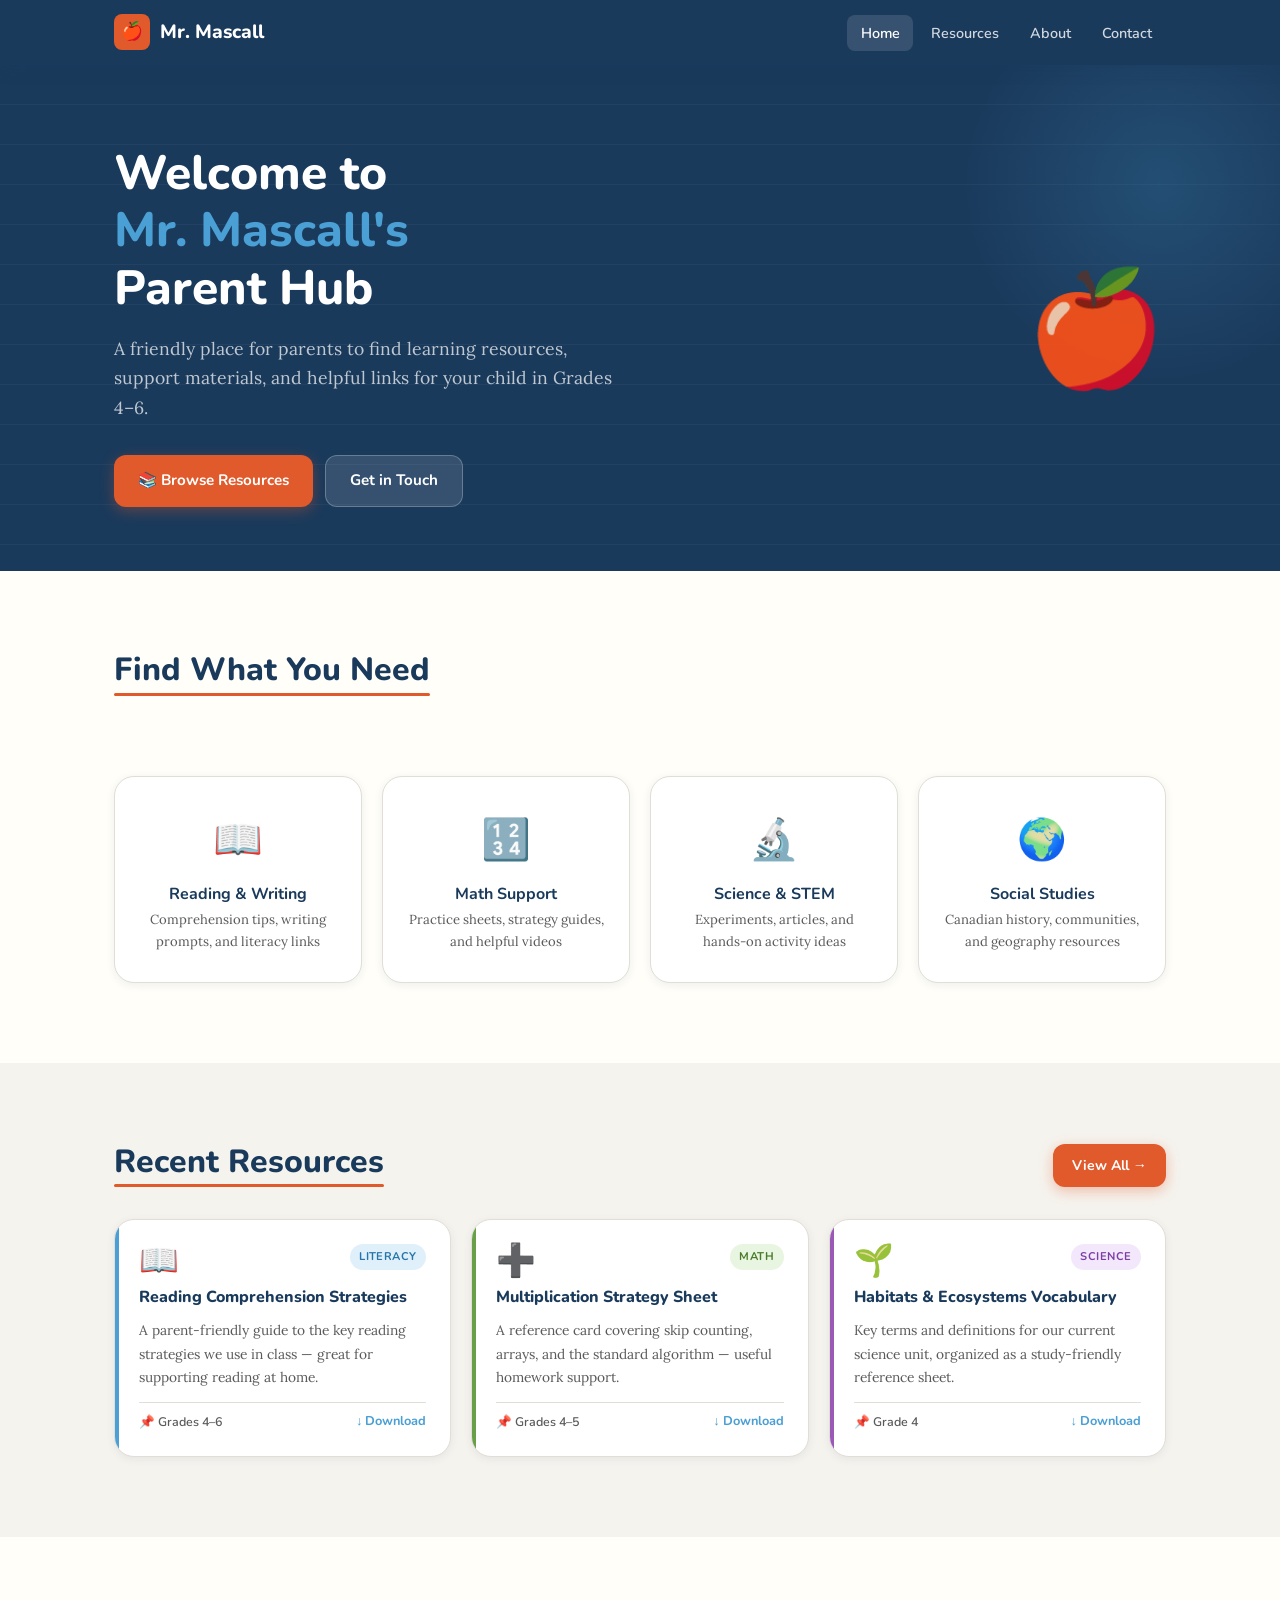
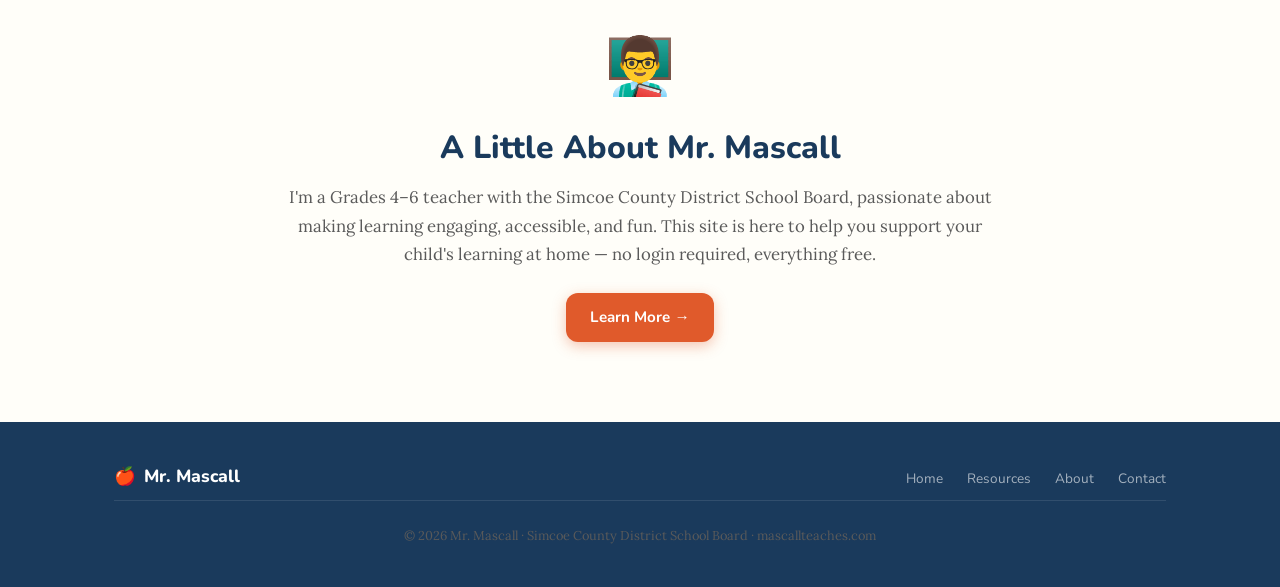
==== index.html @ 1cf7ec54 "First Launch" ====
<!DOCTYPE html>
<html lang="en">
<head>
  <meta charset="UTF-8" />
  <meta name="viewport" content="width=device-width, initial-scale=1.0" />
  <title>Mr. Mascall — Grade 4–6 Resources for Parents</title>
  <meta name="description" content="A resource hub for parents of Mr. Mascall's students. Find reading materials, math support, science links, and more for Grades 4–6." />
  <link rel="stylesheet" href="css/style.css" />
  <link rel="icon" href="data:image/svg+xml,<svg xmlns='http://www.w3.org/2000/svg' viewBox='0 0 100 100'><text y='.9em' font-size='90'>🍎</text></svg>" />
</head>
<body>

  <!-- ══ HEADER ══ -->
  <header class="site-header">
    <nav class="nav-inner" aria-label="Main navigation">
      <a href="index.html" class="nav-logo">
        <span class="logo-icon" aria-hidden="true">🍎</span>
        Mr. Mascall
      </a>
      <button class="nav-toggle" aria-label="Toggle navigation" aria-expanded="false">☰</button>
      <ul class="nav-links">
        <li><a href="index.html">Home</a></li>
        <li><a href="resources.html">Resources</a></li>
        <li><a href="about.html">About</a></li>
        <li><a href="contact.html">Contact</a></li>
      </ul>
    </nav>
  </header>

  <!-- ══ HERO ══ -->
  <section class="hero" aria-labelledby="hero-heading">
    <div class="hero-inner">
      <div class="hero-text fade-up">
        <h1 id="hero-heading">
          Welcome to<br>
          <span>Mr. Mascall's</span><br>
          Parent Hub
        </h1>
        <p>
          A friendly place for parents to find learning resources, support materials, 
          and helpful links for your child in Grades 4–6.
        </p>
        <div class="hero-cta">
          <a href="resources.html" class="btn btn-primary">📚 Browse Resources</a>
          <a href="contact.html" class="btn btn-secondary">Get in Touch</a>
        </div>
      </div>
      <div class="hero-illustration" aria-hidden="true">🍎</div>
    </div>
  </section>

  <!-- ══ QUICK LINKS ══ -->
  <section class="section" aria-labelledby="quicklinks-heading">
    <div class="container">
      <h2 id="quicklinks-heading" class="ruled-heading" style="margin-bottom:2.5rem;">Find What You Need</h2>
      <div class="quicklinks-grid">
        <a href="resources.html?filter=literacy" class="quicklink-card">
          <span class="card-icon">📖</span>
          <h3>Reading &amp; Writing</h3>
          <p>Comprehension tips, writing prompts, and literacy links</p>
        </a>
        <a href="resources.html?filter=math" class="quicklink-card">
          <span class="card-icon">🔢</span>
          <h3>Math Support</h3>
          <p>Practice sheets, strategy guides, and helpful videos</p>
        </a>
        <a href="resources.html?filter=science" class="quicklink-card">
          <span class="card-icon">🔬</span>
          <h3>Science &amp; STEM</h3>
          <p>Experiments, articles, and hands-on activity ideas</p>
        </a>
        <a href="resources.html?filter=social" class="quicklink-card">
          <span class="card-icon">🌍</span>
          <h3>Social Studies</h3>
          <p>Canadian history, communities, and geography resources</p>
        </a>
      </div>
    </div>
  </section>

  <!-- ══ FEATURED RESOURCES ══ -->
  <section class="section section--alt" aria-labelledby="featured-heading">
    <div class="container">
      <div class="resources-header">
        <h2 id="featured-heading" class="ruled-heading">Recent Resources</h2>
        <a href="resources.html" class="btn btn-primary" style="font-size:0.88rem; padding: 0.6rem 1.2rem;">
          View All →
        </a>
      </div>

      <div class="resources-grid">

        <article class="resource-card" data-subject="literacy">
          <div class="resource-card-top">
            <span class="resource-icon">📖</span>
            <span class="resource-badge badge-literacy">Literacy</span>
          </div>
          <h3>Reading Comprehension Strategies</h3>
          <p>A parent-friendly guide to the key reading strategies we use in class — great for supporting reading at home.</p>
          <div class="resource-meta">
            <span class="resource-grade">📌 Grades 4–6</span>
            <a href="resources/reading-strategies.pdf" class="resource-download">↓ Download</a>
          </div>
        </article>

        <article class="resource-card" data-subject="math">
          <div class="resource-card-top">
            <span class="resource-icon">➕</span>
            <span class="resource-badge badge-math">Math</span>
          </div>
          <h3>Multiplication Strategy Sheet</h3>
          <p>A reference card covering skip counting, arrays, and the standard algorithm — useful homework support.</p>
          <div class="resource-meta">
            <span class="resource-grade">📌 Grades 4–5</span>
            <a href="resources/multiplication-strategies.pdf" class="resource-download">↓ Download</a>
          </div>
        </article>

        <article class="resource-card" data-subject="science">
          <div class="resource-card-top">
            <span class="resource-icon">🌱</span>
            <span class="resource-badge badge-science">Science</span>
          </div>
          <h3>Habitats &amp; Ecosystems Vocabulary</h3>
          <p>Key terms and definitions for our current science unit, organized as a study-friendly reference sheet.</p>
          <div class="resource-meta">
            <span class="resource-grade">📌 Grade 4</span>
            <a href="resources/habitats-vocab.pdf" class="resource-download">↓ Download</a>
          </div>
        </article>

      </div>
    </div>
  </section>

  <!-- ══ QUICK ABOUT STRIP ══ -->
  <section class="section" aria-labelledby="about-strip-heading">
    <div class="container" style="max-width: 780px; text-align: center;">
      <div style="font-size: 3.5rem; margin-bottom: 1rem;" aria-hidden="true">👨‍🏫</div>
      <h2 id="about-strip-heading" style="margin-bottom: 1rem;">A Little About Mr. Mascall</h2>
      <p style="font-size: 1.05rem; margin-bottom: 1.5rem;">
        I'm a Grades 4–6 teacher with the Simcoe County District School Board, passionate about 
        making learning engaging, accessible, and fun. This site is here to help you support your 
        child's learning at home — no login required, everything free.
      </p>
      <a href="about.html" class="btn btn-primary">Learn More →</a>
    </div>
  </section>

  <!-- ══ FOOTER ══ -->
  <footer class="site-footer">
    <div class="footer-inner">
      <div class="footer-logo">
        <span aria-hidden="true">🍎</span>
        Mr. Mascall
      </div>
      <ul class="footer-links">
        <li><a href="index.html">Home</a></li>
        <li><a href="resources.html">Resources</a></li>
        <li><a href="about.html">About</a></li>
        <li><a href="contact.html">Contact</a></li>
      </ul>
    </div>
    <div class="footer-inner">
      <p class="footer-copy">
        © <span id="year"></span> Mr. Mascall · Simcoe County District School Board · 
        mascallteaches.com
      </p>
    </div>
  </footer>

  <script src="js/main.js"></script>
  <script>document.getElementById('year').textContent = new Date().getFullYear();</script>
</body>
</html>
---- css/style.css ----
/* =============================================
   mascallteaches.com — Main Stylesheet
   Friendly + minimal school theme
   ============================================= */

@import url('https://fonts.googleapis.com/css2?family=Nunito:wght@400;600;700;800&family=Lora:ital,wght@0,400;0,600;1,400&display=swap');

/* === Variables === */
:root {
  --navy:       #1a3a5c;
  --sky:        #4a9fd4;
  --sky-light:  #dff0fb;
  --apple:      #e05a2b;
  --apple-light:#fef0ea;
  --chalk:      #f5f3ee;
  --paper:      #fffef9;
  --ink:        #2c2c2c;
  --ink-soft:   #5a5a5a;
  --border:     #e2ddd5;
  --white:      #ffffff;

  --font-head:  'Nunito', sans-serif;
  --font-body:  'Lora', Georgia, serif;

  --radius:     12px;
  --radius-lg:  20px;
  --shadow-sm:  0 2px 8px rgba(26,58,92,0.08);
  --shadow-md:  0 6px 24px rgba(26,58,92,0.12);
  --shadow-lg:  0 12px 40px rgba(26,58,92,0.15);

  --transition: 0.22s cubic-bezier(0.4,0,0.2,1);
}

/* === Reset === */
*, *::before, *::after { box-sizing: border-box; margin: 0; padding: 0; }

html { scroll-behavior: smooth; font-size: 16px; }

body {
  font-family: var(--font-body);
  background: var(--paper);
  color: var(--ink);
  line-height: 1.7;
  min-height: 100vh;
}

img { max-width: 100%; display: block; }
a  { color: inherit; text-decoration: none; }

/* === Typography === */
h1, h2, h3, h4 {
  font-family: var(--font-head);
  font-weight: 800;
  line-height: 1.2;
  color: var(--navy);
}

h1 { font-size: clamp(2rem, 5vw, 3rem); }
h2 { font-size: clamp(1.5rem, 3vw, 2rem); }
h3 { font-size: 1.2rem; }

p { color: var(--ink-soft); }

/* === Layout Helpers === */
.container {
  max-width: 1100px;
  margin: 0 auto;
  padding: 0 1.5rem;
}

.section {
  padding: 5rem 0;
}

.section--alt {
  background: var(--chalk);
}

/* === Decorative Ruled Lines (notebook feel) === */
.ruled-heading {
  position: relative;
  display: inline-block;
  padding-bottom: 0.4rem;
}
.ruled-heading::after {
  content: '';
  position: absolute;
  bottom: 0; left: 0;
  width: 100%; height: 3px;
  background: var(--apple);
  border-radius: 2px;
}

/* =============================================
   HEADER / NAV
   ============================================= */
.site-header {
  background: var(--navy);
  position: sticky;
  top: 0;
  z-index: 100;
  box-shadow: 0 2px 16px rgba(26,58,92,0.25);
}

.nav-inner {
  display: flex;
  align-items: center;
  justify-content: space-between;
  padding: 0.9rem 1.5rem;
  max-width: 1100px;
  margin: 0 auto;
}

.nav-logo {
  display: flex;
  align-items: center;
  gap: 0.6rem;
  font-family: var(--font-head);
  font-weight: 800;
  font-size: 1.2rem;
  color: var(--white);
}

.nav-logo .logo-icon {
  width: 36px;
  height: 36px;
  background: var(--apple);
  border-radius: 8px;
  display: flex;
  align-items: center;
  justify-content: center;
  font-size: 1.1rem;
  flex-shrink: 0;
}

.nav-links {
  display: flex;
  align-items: center;
  gap: 0.25rem;
  list-style: none;
}

.nav-links a {
  font-family: var(--font-head);
  font-weight: 600;
  font-size: 0.9rem;
  color: rgba(255,255,255,0.8);
  padding: 0.5rem 0.85rem;
  border-radius: 8px;
  transition: all var(--transition);
}

.nav-links a:hover,
.nav-links a.active {
  color: var(--white);
  background: rgba(255,255,255,0.12);
}

.nav-toggle {
  display: none;
  background: none;
  border: none;
  cursor: pointer;
  color: white;
  font-size: 1.5rem;
  padding: 0.25rem;
}

/* =============================================
   HERO
   ============================================= */
.hero {
  background: var(--navy);
  padding: 5rem 0 4rem;
  position: relative;
  overflow: hidden;
}

/* Chalkboard-style ruled lines in bg */
.hero::before {
  content: '';
  position: absolute;
  inset: 0;
  background-image: repeating-linear-gradient(
    to bottom,
    transparent,
    transparent 39px,
    rgba(255,255,255,0.04) 39px,
    rgba(255,255,255,0.04) 40px
  );
  pointer-events: none;
}

/* Decorative circle blobs */
.hero::after {
  content: '';
  position: absolute;
  top: -80px; right: -80px;
  width: 400px; height: 400px;
  background: radial-gradient(circle, rgba(74,159,212,0.2), transparent 70%);
  pointer-events: none;
}

.hero-inner {
  position: relative;
  z-index: 1;
  display: grid;
  grid-template-columns: 1fr auto;
  gap: 3rem;
  align-items: center;
  max-width: 1100px;
  margin: 0 auto;
  padding: 0 1.5rem;
}

.hero-text h1 {
  color: var(--white);
  margin-bottom: 1rem;
}

.hero-text h1 span {
  color: var(--sky);
}

.hero-text p {
  color: rgba(255,255,255,0.72);
  font-size: 1.1rem;
  max-width: 520px;
  margin-bottom: 2rem;
}

.hero-cta {
  display: flex;
  flex-wrap: wrap;
  gap: 0.75rem;
}

.btn {
  font-family: var(--font-head);
  font-weight: 700;
  font-size: 0.95rem;
  padding: 0.75rem 1.5rem;
  border-radius: var(--radius);
  border: none;
  cursor: pointer;
  transition: all var(--transition);
  display: inline-flex;
  align-items: center;
  gap: 0.4rem;
}

.btn-primary {
  background: var(--apple);
  color: var(--white);
  box-shadow: 0 4px 14px rgba(224,90,43,0.35);
}

.btn-primary:hover {
  background: #c94e25;
  transform: translateY(-2px);
  box-shadow: 0 6px 20px rgba(224,90,43,0.45);
}

.btn-secondary {
  background: rgba(255,255,255,0.12);
  color: var(--white);
  border: 1.5px solid rgba(255,255,255,0.25);
}

.btn-secondary:hover {
  background: rgba(255,255,255,0.2);
  transform: translateY(-2px);
}

/* Apple illustration in hero */
.hero-illustration {
  font-size: 7rem;
  line-height: 1;
  opacity: 0.9;
  animation: float 4s ease-in-out infinite;
  user-select: none;
}

@keyframes float {
  0%, 100% { transform: translateY(0px); }
  50%       { transform: translateY(-12px); }
}

/* =============================================
   QUICK LINKS / CARDS ROW
   ============================================= */
.quicklinks-grid {
  display: grid;
  grid-template-columns: repeat(auto-fit, minmax(200px, 1fr));
  gap: 1.25rem;
  margin-top: 2.5rem;
}

.quicklink-card {
  background: var(--white);
  border: 1.5px solid var(--border);
  border-radius: var(--radius-lg);
  padding: 1.75rem 1.5rem;
  text-align: center;
  transition: all var(--transition);
  cursor: pointer;
  display: block;
  box-shadow: var(--shadow-sm);
}

.quicklink-card:hover {
  transform: translateY(-4px);
  box-shadow: var(--shadow-md);
  border-color: var(--sky);
}

.quicklink-card .card-icon {
  font-size: 2.5rem;
  margin-bottom: 0.75rem;
  display: block;
}

.quicklink-card h3 {
  font-size: 1rem;
  font-weight: 700;
  color: var(--navy);
  margin-bottom: 0.3rem;
}

.quicklink-card p {
  font-size: 0.82rem;
  color: var(--ink-soft);
}

/* =============================================
   RESOURCES SECTION
   ============================================= */
.resources-header {
  display: flex;
  align-items: flex-end;
  justify-content: space-between;
  margin-bottom: 2rem;
  flex-wrap: wrap;
  gap: 1rem;
}

.filter-tabs {
  display: flex;
  gap: 0.5rem;
  flex-wrap: wrap;
}

.filter-tab {
  font-family: var(--font-head);
  font-weight: 700;
  font-size: 0.82rem;
  padding: 0.4rem 1rem;
  border-radius: 50px;
  border: 1.5px solid var(--border);
  background: var(--white);
  color: var(--ink-soft);
  cursor: pointer;
  transition: all var(--transition);
}

.filter-tab:hover,
.filter-tab.active {
  background: var(--navy);
  border-color: var(--navy);
  color: var(--white);
}

.resources-grid {
  display: grid;
  grid-template-columns: repeat(auto-fill, minmax(280px, 1fr));
  gap: 1.25rem;
}

.resource-card {
  background: var(--white);
  border: 1.5px solid var(--border);
  border-radius: var(--radius-lg);
  padding: 1.5rem;
  display: flex;
  flex-direction: column;
  gap: 0.75rem;
  transition: all var(--transition);
  box-shadow: var(--shadow-sm);
  position: relative;
  overflow: hidden;
}

.resource-card::before {
  content: '';
  position: absolute;
  top: 0; left: 0;
  width: 4px; height: 100%;
  background: var(--sky);
  border-radius: 2px 0 0 2px;
}

.resource-card[data-subject="math"]::before   { background: #6a9f4a; }
.resource-card[data-subject="literacy"]::before { background: var(--sky); }
.resource-card[data-subject="science"]::before  { background: #9b59b6; }
.resource-card[data-subject="social"]::before   { background: var(--apple); }

.resource-card:hover {
  transform: translateY(-3px);
  box-shadow: var(--shadow-md);
}

.resource-card-top {
  display: flex;
  align-items: flex-start;
  justify-content: space-between;
  gap: 0.5rem;
}

.resource-icon {
  font-size: 2rem;
  line-height: 1;
}

.resource-badge {
  font-family: var(--font-head);
  font-weight: 700;
  font-size: 0.7rem;
  padding: 0.2rem 0.6rem;
  border-radius: 50px;
  text-transform: uppercase;
  letter-spacing: 0.04em;
  flex-shrink: 0;
}

.badge-math     { background: #e8f5e0; color: #4a7a2c; }
.badge-literacy { background: var(--sky-light); color: #2775a8; }
.badge-science  { background: #f3e8fb; color: #7b3fa6; }
.badge-social   { background: var(--apple-light); color: #c04a1e; }

.resource-card h3 {
  font-size: 1rem;
  color: var(--navy);
}

.resource-card p {
  font-size: 0.86rem;
  flex: 1;
}

.resource-meta {
  display: flex;
  align-items: center;
  justify-content: space-between;
  padding-top: 0.5rem;
  border-top: 1px solid var(--border);
}

.resource-grade {
  font-family: var(--font-head);
  font-size: 0.78rem;
  font-weight: 600;
  color: var(--ink-soft);
}

.resource-download {
  font-family: var(--font-head);
  font-weight: 700;
  font-size: 0.8rem;
  color: var(--sky);
  display: flex;
  align-items: center;
  gap: 0.3rem;
  transition: color var(--transition);
}

.resource-download:hover { color: var(--navy); }

/* =============================================
   ABOUT SECTION
   ============================================= */
.about-inner {
  display: grid;
  grid-template-columns: auto 1fr;
  gap: 3.5rem;
  align-items: start;
}

.about-avatar {
  text-align: center;
}

.avatar-circle {
  width: 160px;
  height: 160px;
  border-radius: 50%;
  background: var(--navy);
  display: flex;
  align-items: center;
  justify-content: center;
  font-size: 5rem;
  margin-bottom: 1rem;
  box-shadow: var(--shadow-lg);
  border: 4px solid var(--white);
  outline: 3px solid var(--sky);
}

.about-avatar p {
  font-family: var(--font-head);
  font-weight: 800;
  font-size: 1.1rem;
  color: var(--navy);
}

.about-avatar span {
  font-size: 0.85rem;
  color: var(--ink-soft);
  font-weight: 400;
}

.about-text h2 {
  margin-bottom: 1rem;
}

.about-text p {
  margin-bottom: 1rem;
  font-size: 1.02rem;
}

.about-tags {
  display: flex;
  flex-wrap: wrap;
  gap: 0.5rem;
  margin-top: 1.5rem;
}

.tag {
  font-family: var(--font-head);
  font-weight: 600;
  font-size: 0.82rem;
  padding: 0.35rem 0.9rem;
  border-radius: 50px;
  background: var(--sky-light);
  color: var(--navy);
  border: 1.5px solid rgba(74,159,212,0.3);
}

/* =============================================
   CONTACT SECTION
   ============================================= */
.contact-inner {
  display: grid;
  grid-template-columns: 1fr 1fr;
  gap: 3rem;
  align-items: start;
}

.contact-info h2 { margin-bottom: 1rem; }
.contact-info p  { margin-bottom: 1.5rem; }

.contact-note {
  background: var(--apple-light);
  border: 1.5px solid rgba(224,90,43,0.2);
  border-radius: var(--radius);
  padding: 1rem 1.25rem;
  font-size: 0.88rem;
  display: flex;
  gap: 0.6rem;
  align-items: flex-start;
}

.contact-note .note-icon { font-size: 1.1rem; flex-shrink: 0; }

.contact-form {
  background: var(--white);
  border: 1.5px solid var(--border);
  border-radius: var(--radius-lg);
  padding: 2rem;
  box-shadow: var(--shadow-sm);
}

.form-group {
  margin-bottom: 1.25rem;
}

.form-group label {
  font-family: var(--font-head);
  font-weight: 700;
  font-size: 0.88rem;
  color: var(--navy);
  display: block;
  margin-bottom: 0.4rem;
}

.form-group input,
.form-group select,
.form-group textarea {
  width: 100%;
  padding: 0.7rem 1rem;
  border: 1.5px solid var(--border);
  border-radius: var(--radius);
  font-family: var(--font-body);
  font-size: 0.95rem;
  color: var(--ink);
  background: var(--chalk);
  transition: border-color var(--transition);
  outline: none;
  resize: vertical;
}

.form-group input:focus,
.form-group select:focus,
.form-group textarea:focus {
  border-color: var(--sky);
  background: var(--white);
}

.form-group textarea { min-height: 120px; }

.btn-submit {
  width: 100%;
  background: var(--navy);
  color: var(--white);
  padding: 0.85rem;
  font-family: var(--font-head);
  font-weight: 700;
  font-size: 1rem;
  border-radius: var(--radius);
  border: none;
  cursor: pointer;
  transition: all var(--transition);
}

.btn-submit:hover {
  background: var(--sky);
  transform: translateY(-2px);
  box-shadow: var(--shadow-md);
}

/* =============================================
   FOOTER
   ============================================= */
.site-footer {
  background: var(--navy);
  color: rgba(255,255,255,0.65);
  padding: 2.5rem 0;
}

.footer-inner {
  max-width: 1100px;
  margin: 0 auto;
  padding: 0 1.5rem;
  display: flex;
  align-items: center;
  justify-content: space-between;
  flex-wrap: wrap;
  gap: 1rem;
}

.footer-logo {
  font-family: var(--font-head);
  font-weight: 800;
  font-size: 1.1rem;
  color: var(--white);
  display: flex;
  align-items: center;
  gap: 0.5rem;
}

.footer-links {
  display: flex;
  gap: 1.5rem;
  list-style: none;
}

.footer-links a {
  font-family: var(--font-head);
  font-size: 0.85rem;
  color: rgba(255,255,255,0.6);
  transition: color var(--transition);
}

.footer-links a:hover { color: var(--white); }

.footer-copy {
  font-size: 0.8rem;
  width: 100%;
  text-align: center;
  padding-top: 1.5rem;
  border-top: 1px solid rgba(255,255,255,0.1);
  margin-top: 0.5rem;
}

/* =============================================
   MOBILE NAV
   ============================================= */
@media (max-width: 768px) {
  .nav-links {
    display: none;
    position: absolute;
    top: 100%;
    left: 0; right: 0;
    background: var(--navy);
    flex-direction: column;
    padding: 1rem;
    gap: 0.1rem;
    border-top: 1px solid rgba(255,255,255,0.1);
    box-shadow: 0 8px 24px rgba(0,0,0,0.3);
  }

  .nav-links.open { display: flex; }
  .nav-links a { padding: 0.7rem 1rem; font-size: 1rem; }
  .nav-toggle { display: block; }
  .site-header { position: relative; }

  .hero-inner { grid-template-columns: 1fr; }
  .hero-illustration { display: none; }

  .about-inner { grid-template-columns: 1fr; }
  .about-avatar { display: flex; gap: 1.5rem; align-items: center; }
  .avatar-circle { width: 100px; height: 100px; font-size: 3rem; flex-shrink: 0; }

  .contact-inner { grid-template-columns: 1fr; }

  .footer-inner { flex-direction: column; align-items: flex-start; gap: 1.25rem; }
}

/* =============================================
   ANIMATIONS
   ============================================= */
@keyframes fadeUp {
  from { opacity: 0; transform: translateY(20px); }
  to   { opacity: 1; transform: translateY(0); }
}

.fade-up {
  animation: fadeUp 0.5s ease both;
}

.fade-up:nth-child(1) { animation-delay: 0.05s; }
.fade-up:nth-child(2) { animation-delay: 0.12s; }
.fade-up:nth-child(3) { animation-delay: 0.19s; }
.fade-up:nth-child(4) { animation-delay: 0.26s; }

/* =============================================
   RESOURCES PAGE (resources.html)
   ============================================= */
.page-hero {
  background: var(--navy);
  padding: 3.5rem 0 3rem;
  position: relative;
  overflow: hidden;
}

.page-hero::before {
  content: '';
  position: absolute;
  inset: 0;
  background-image: repeating-linear-gradient(
    to bottom,
    transparent, transparent 39px,
    rgba(255,255,255,0.04) 39px,
    rgba(255,255,255,0.04) 40px
  );
}

.page-hero-inner {
  position: relative;
  z-index: 1;
  max-width: 1100px;
  margin: 0 auto;
  padding: 0 1.5rem;
}

.page-hero h1 { color: var(--white); }
.page-hero p  { color: rgba(255,255,255,0.7); margin-top: 0.5rem; font-size: 1.05rem; }
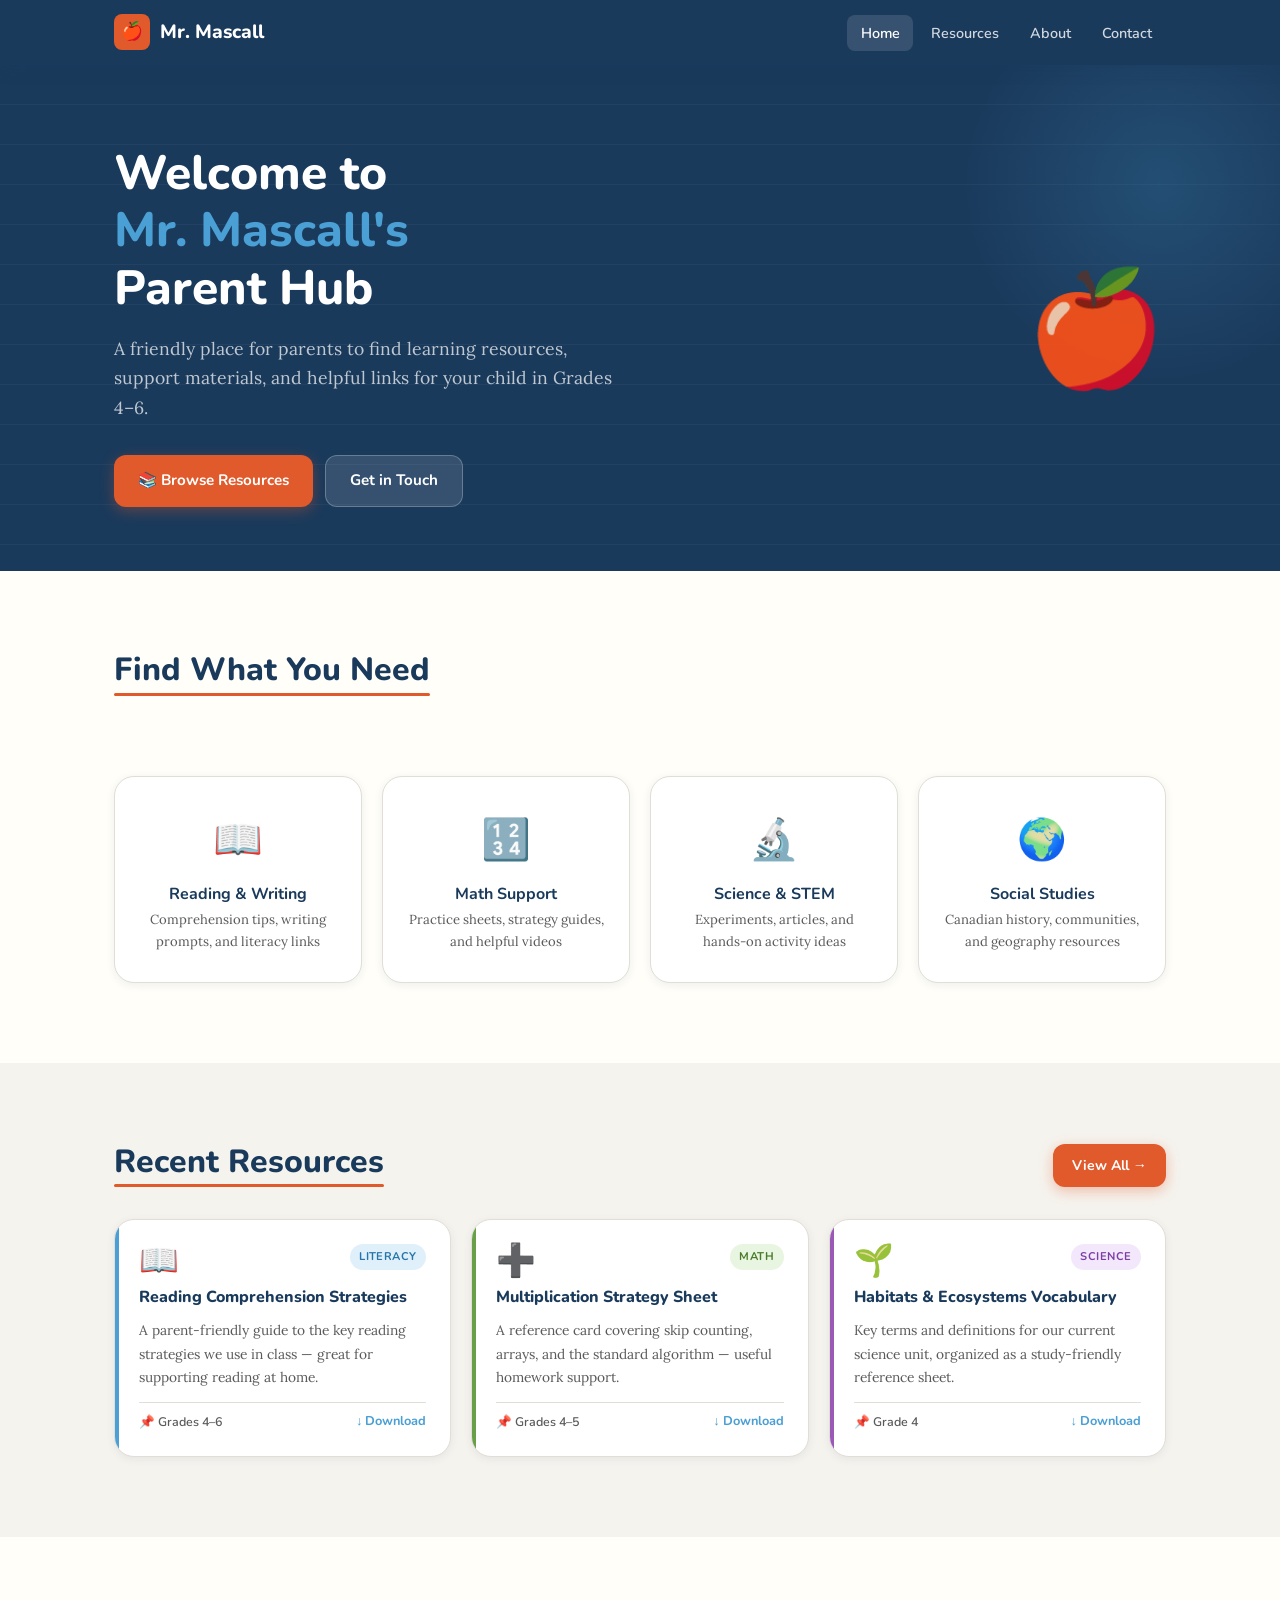
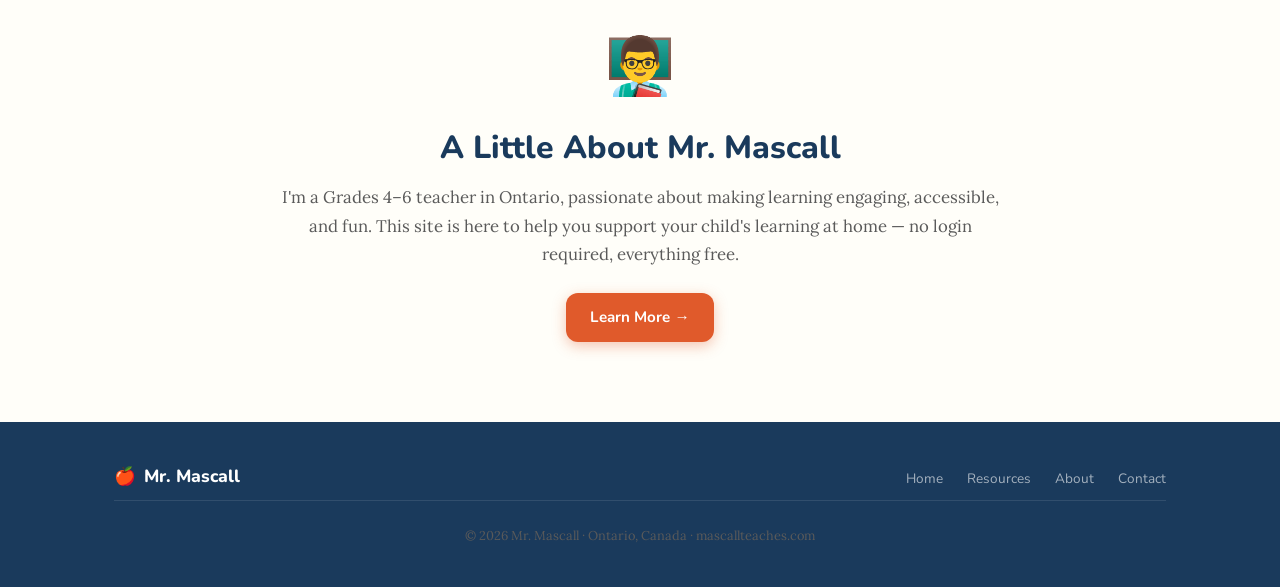
==== commit 00bd508b: "Major Update" ====
--- a/index.html
+++ b/index.html
@@ -139,7 +139,7 @@
       <div style="font-size: 3.5rem; margin-bottom: 1rem;" aria-hidden="true">👨‍🏫</div>
       <h2 id="about-strip-heading" style="margin-bottom: 1rem;">A Little About Mr. Mascall</h2>
       <p style="font-size: 1.05rem; margin-bottom: 1.5rem;">
-        I'm a Grades 4–6 teacher with the Simcoe County District School Board, passionate about 
+        I'm a Grades 4–6 teacher in Ontario, passionate about 
         making learning engaging, accessible, and fun. This site is here to help you support your 
         child's learning at home — no login required, everything free.
       </p>
@@ -163,7 +163,7 @@
     </div>
     <div class="footer-inner">
       <p class="footer-copy">
-        © <span id="year"></span> Mr. Mascall · Simcoe County District School Board · 
+        © <span id="year"></span> Mr. Mascall · Ontario, Canada · 
         mascallteaches.com
       </p>
     </div>
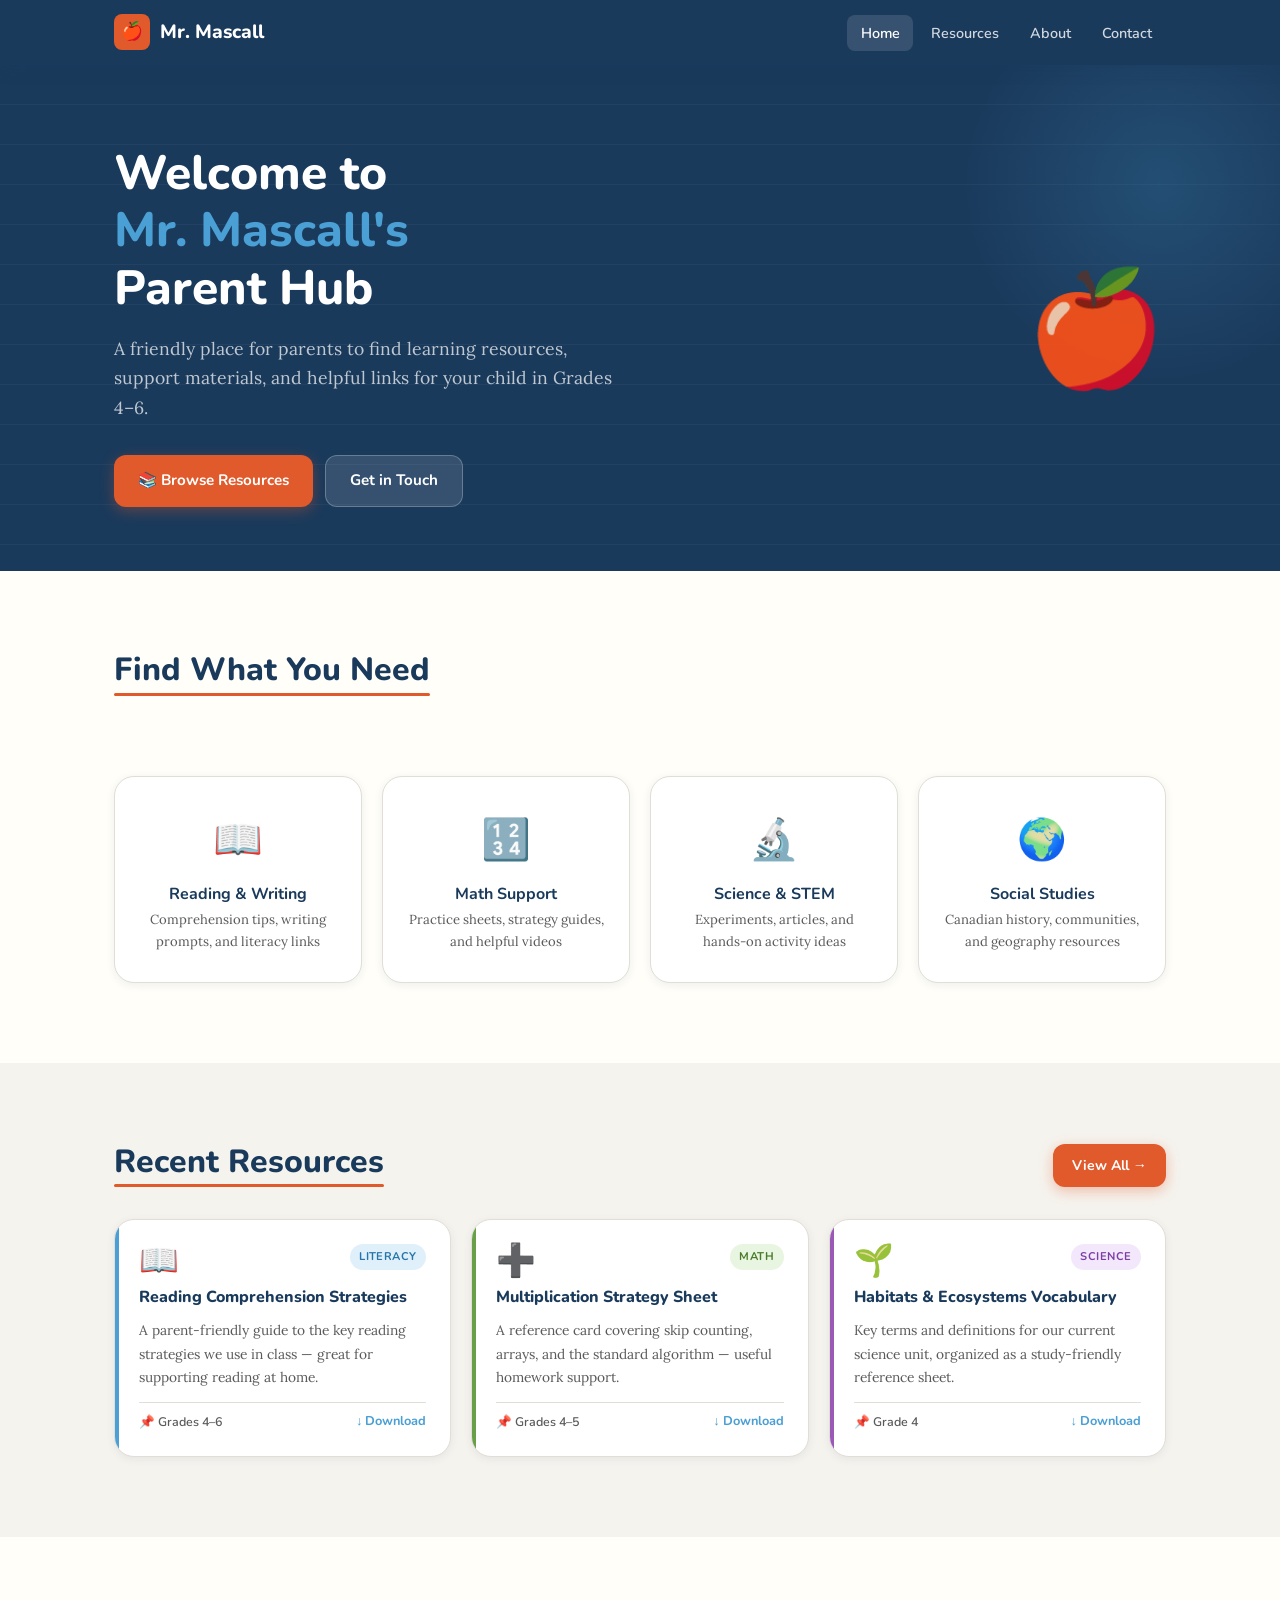
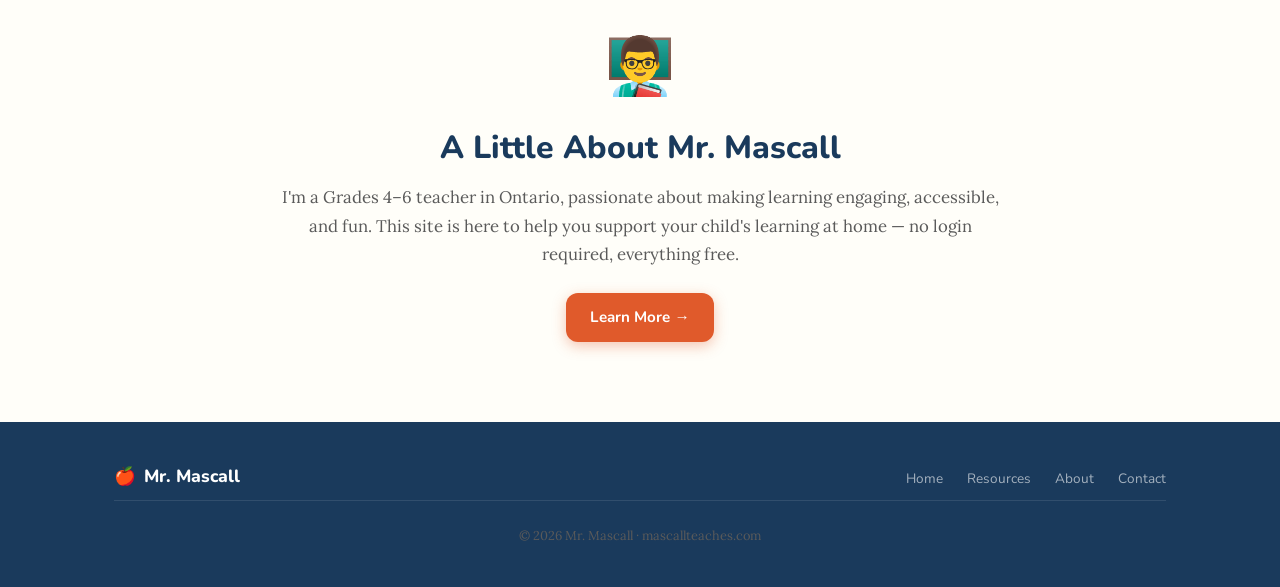
==== commit a4e74fbe: "PDF upgrades" ====
--- a/index.html
+++ b/index.html
@@ -163,7 +163,7 @@
     </div>
     <div class="footer-inner">
       <p class="footer-copy">
-        © <span id="year"></span> Mr. Mascall · Ontario, Canada · 
+        © <span id="year"></span> Mr. Mascall · 
         mascallteaches.com
       </p>
     </div>
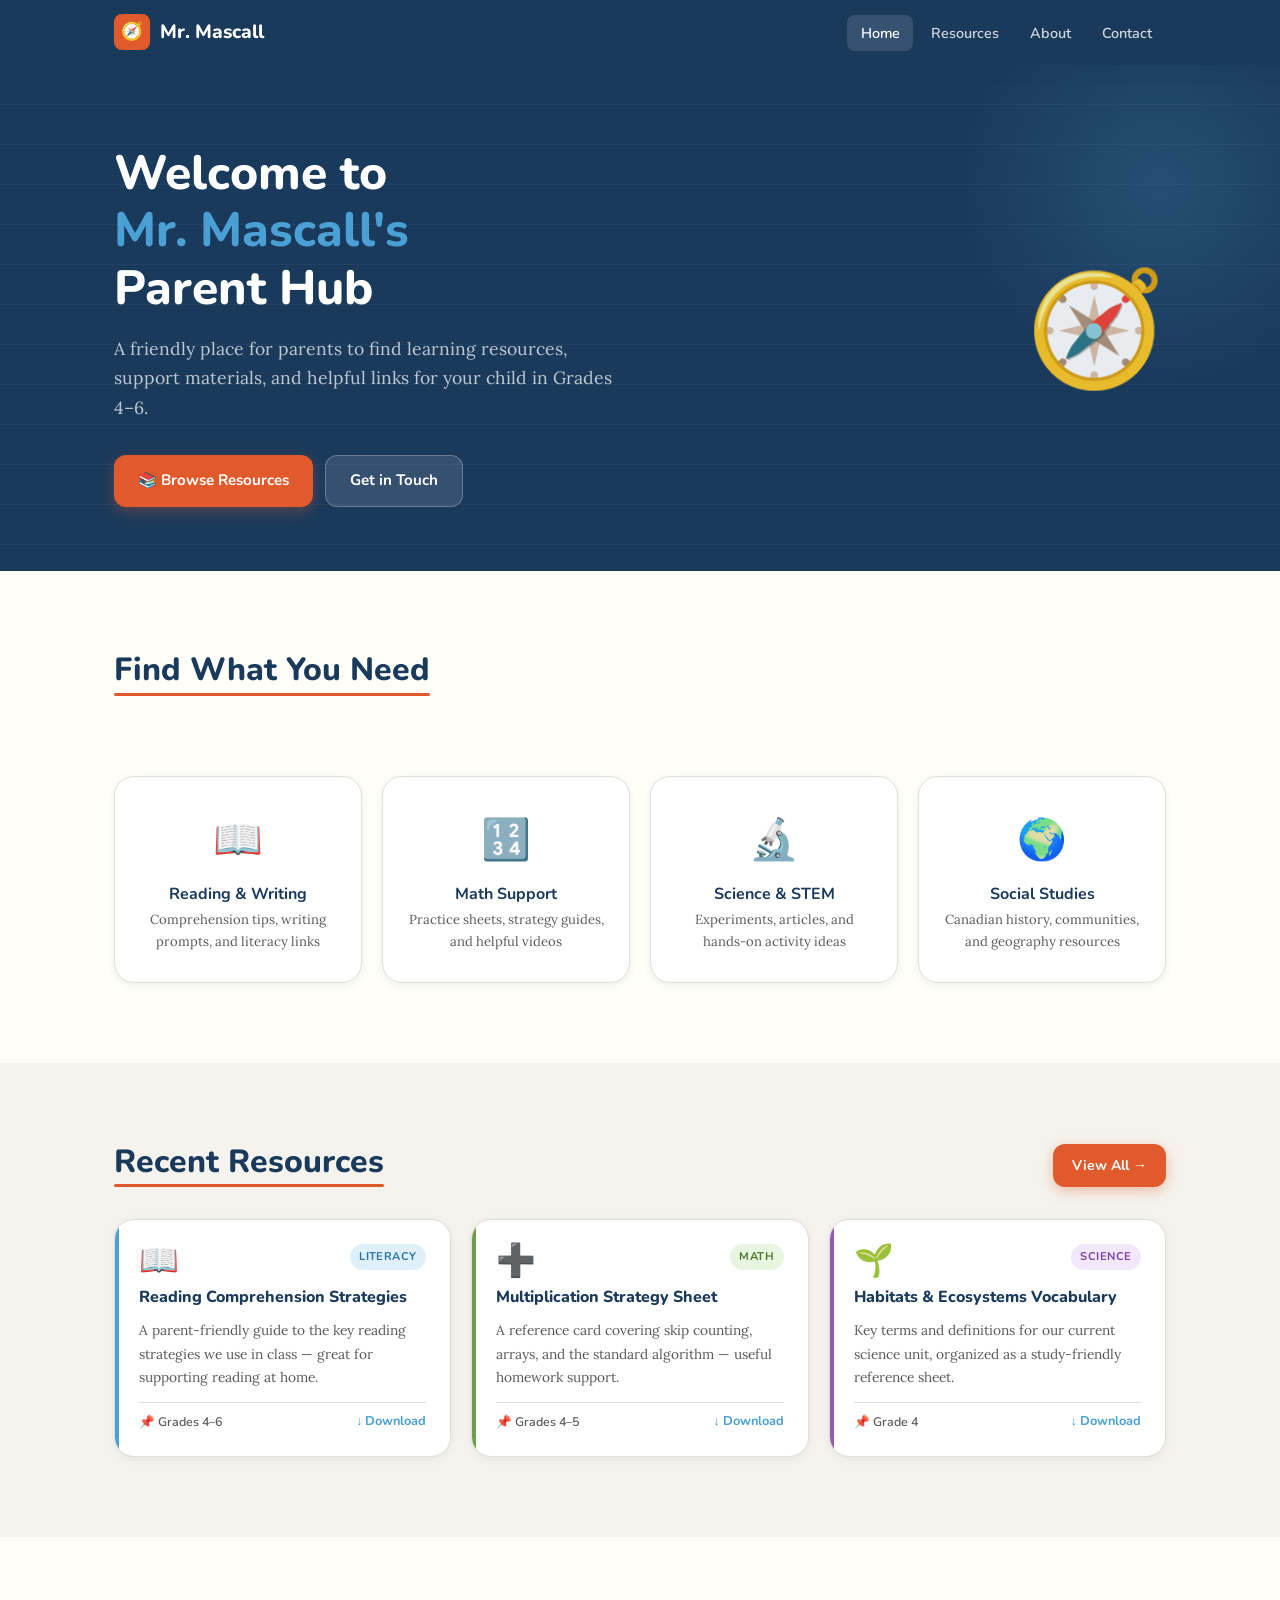
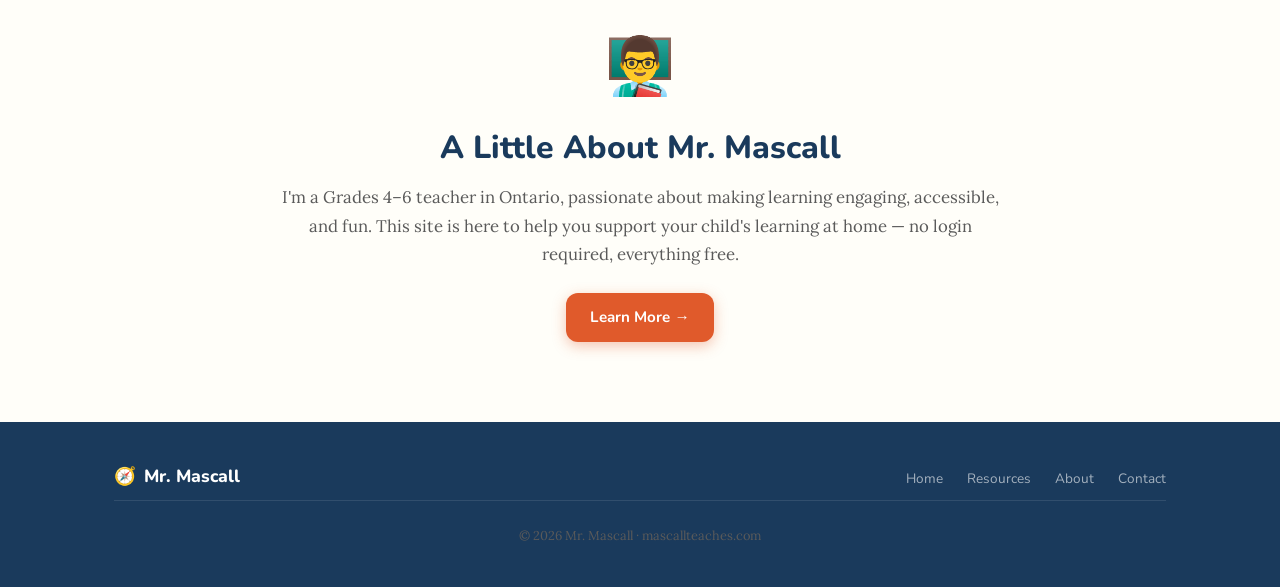
==== commit cb3b5eaa: "DNS Fix and Site Colour Change" ====
--- a/index.html
+++ b/index.html
@@ -6,7 +6,7 @@
   <title>Mr. Mascall — Grade 4–6 Resources for Parents</title>
   <meta name="description" content="A resource hub for parents of Mr. Mascall's students. Find reading materials, math support, science links, and more for Grades 4–6." />
   <link rel="stylesheet" href="css/style.css" />
-  <link rel="icon" href="data:image/svg+xml,<svg xmlns='http://www.w3.org/2000/svg' viewBox='0 0 100 100'><text y='.9em' font-size='90'>🍎</text></svg>" />
+  <link rel="icon" href="data:image/svg+xml,<svg xmlns='http://www.w3.org/2000/svg' viewBox='0 0 100 100'><text y='.9em' font-size='90'>🧭</text></svg>" />
 </head>
 <body>
 
@@ -14,7 +14,7 @@
   <header class="site-header">
     <nav class="nav-inner" aria-label="Main navigation">
       <a href="index.html" class="nav-logo">
-        <span class="logo-icon" aria-hidden="true">🍎</span>
+        <span class="logo-icon" aria-hidden="true">🧭</span>
         Mr. Mascall
       </a>
       <button class="nav-toggle" aria-label="Toggle navigation" aria-expanded="false">☰</button>
@@ -45,7 +45,7 @@
           <a href="contact.html" class="btn btn-secondary">Get in Touch</a>
         </div>
       </div>
-      <div class="hero-illustration" aria-hidden="true">🍎</div>
+      <div class="hero-illustration" aria-hidden="true">🧭</div>
     </div>
   </section>
 
@@ -151,7 +151,7 @@
   <footer class="site-footer">
     <div class="footer-inner">
       <div class="footer-logo">
-        <span aria-hidden="true">🍎</span>
+        <span aria-hidden="true">🧭</span>
         Mr. Mascall
       </div>
       <ul class="footer-links">
